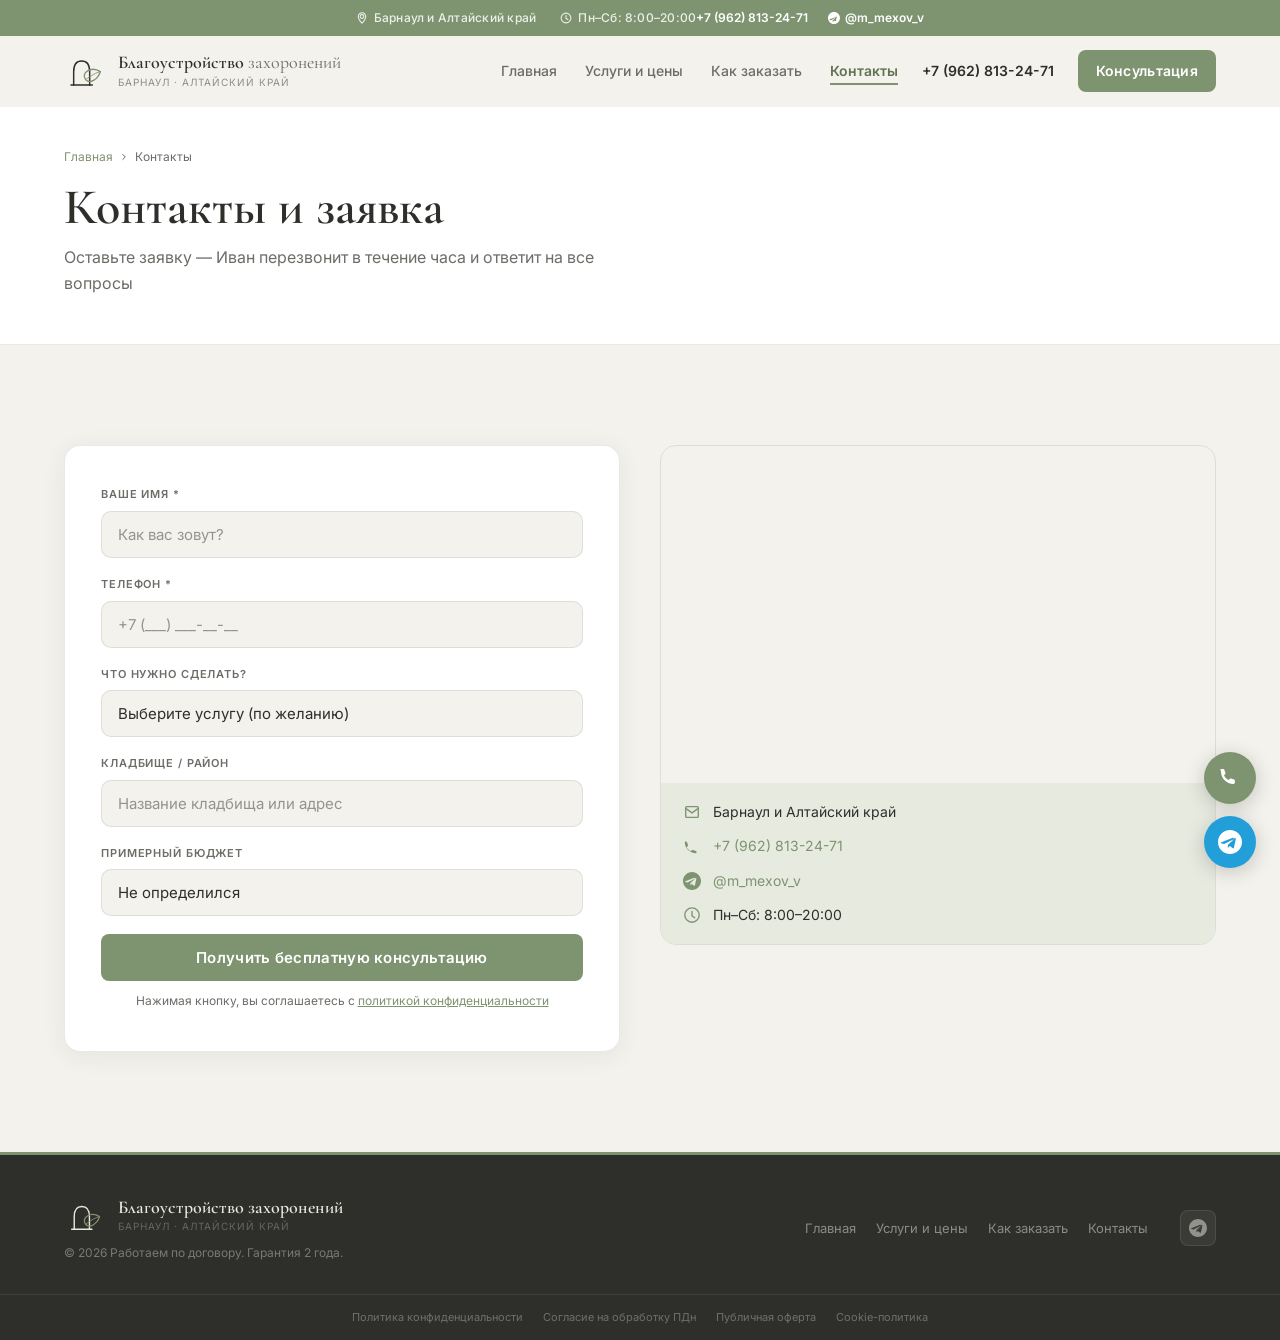
==== contacts.html @ 07797438 "Convert to multi-page site: Главная, Услуги, Как заказать, Контакты - index.html: оставлены Hero + П" ====
<!DOCTYPE html>
<html lang="ru">
<head>
  <meta charset="UTF-8">
  <meta name="viewport" content="width=device-width, initial-scale=1.0">
  <title>Контакты | Благоустройство захоронений — Барнаул</title>
  <meta name="description" content="Связаться с Иваном: +7 (962) 813-24-71, Telegram @m_mexov_v. Оставьте заявку — перезвоним в течение часа. Бесплатный выезд на осмотр по Барнаулу и Алтайскому краю.">
  <link rel="preconnect" href="https://fonts.googleapis.com">
  <link rel="preconnect" href="https://fonts.gstatic.com" crossorigin>
  <link href="https://fonts.googleapis.com/css2?family=Cormorant+Garamond:ital,wght@0,400;0,500;0,600;0,700;1,400;1,600&family=Inter:wght@400;500;600;700&display=swap" rel="stylesheet">
  <link rel="stylesheet" href="styles.css">
</head>
<body>

<!-- ===== TOPBAR ===== -->
<div class="topbar">
  <div class="container topbar__inner">
    <div class="topbar__meta">
      <span class="topbar__item">
        <svg viewBox="0 0 16 16" fill="none" width="12" height="12"><path d="M8 8.5a2.5 2.5 0 100-5 2.5 2.5 0 000 5z" stroke="currentColor" stroke-width="1.4"/><path d="M8 1C5.24 1 3 3.24 3 6c0 3.75 5 9 5 9s5-5.25 5-9c0-2.76-2.24-5-5-5z" stroke="currentColor" stroke-width="1.4"/></svg>
        Барнаул и Алтайский край
      </span>
      <span class="topbar__item">
        <svg viewBox="0 0 16 16" fill="none" width="12" height="12"><circle cx="8" cy="8" r="6.5" stroke="currentColor" stroke-width="1.4"/><path d="M8 4.5v4l2.5 1.5" stroke="currentColor" stroke-width="1.4" stroke-linecap="round"/></svg>
        Пн–Сб: 8:00–20:00
      </span>
    </div>
    <div class="topbar__contacts">
      <a href="tel:+79628132471" class="topbar__link">+7 (962) 813-24-71</a>
      <a href="https://t.me/m_mexov_v" class="topbar__link" target="_blank" rel="noopener">
        <svg viewBox="0 0 16 16" fill="currentColor" width="12" height="12"><path d="M8 0C3.58 0 0 3.58 0 8s3.58 8 8 8 8-3.58 8-8-3.58-8-8-8zm3.96 5.46l-1.35 6.35c-.1.44-.36.55-.72.34l-2-.47-1.47 1.41c-.1.1-.2.2-.41.2l.14-2.06 3.76-3.39c.16-.14-.03-.22-.25-.08L4.07 11.08l-1.97-.62c-.43-.13-.44-.43.09-.64l7.73-2.98c.36-.13.68.09.04.62z"/></svg>
        @m_mexov_v
      </a>
    </div>
  </div>
</div>

<!-- ===== HEADER ===== -->
<header class="header" id="header">
  <div class="container header__inner">
    <a href="index.html" class="logo">
      <div class="logo__mark">
        <svg viewBox="0 0 60 50" fill="none" width="40" height="34">
          <path d="M13 46L13 26Q13 10 25 10Q37 10 37 26L37 46" stroke="#2E2E2B" stroke-width="2.2" stroke-linecap="round" stroke-linejoin="round"/>
          <path d="M9 46L41 46" stroke="#2E2E2B" stroke-width="2.2" stroke-linecap="round"/>
          <path d="M31 38C23 28 39 17 53 26C49 38 37 45 31 38Z" stroke="#7E9470" stroke-width="2" stroke-linecap="round" stroke-linejoin="round"/>
          <path d="M31 38C39 32 47 27 53 26" stroke="#7E9470" stroke-width="1.4" stroke-linecap="round"/>
        </svg>
      </div>
      <div class="logo__texts">
        <span class="logo__text">Благоустройство<span class="logo__suffix"> захоронений</span></span>
        <span class="logo__sub">Барнаул · Алтайский край</span>
      </div>
    </a>
    <nav class="nav" id="nav">
      <a href="index.html">Главная</a>
      <a href="uslugi.html">Услуги и цены</a>
      <a href="kak-zakazat.html">Как заказать</a>
      <a href="contacts.html">Контакты</a>
    </nav>
    <a href="tel:+79628132471" class="header__phone">+7 (962) 813-24-71</a>
    <a href="contacts.html" class="btn btn--accent btn--sm"><span>Консультация</span></a>
    <button class="burger" id="burger" aria-label="Меню">
      <span></span><span></span><span></span>
    </button>
  </div>
</header>

<!-- ===== PAGE BANNER ===== -->
<div class="page-banner">
  <div class="container">
    <nav class="page-banner__breadcrumb" aria-label="Хлебные крошки">
      <a href="index.html">Главная</a>
      <svg viewBox="0 0 16 16" fill="none" width="10" height="10"><path d="M6 4l4 4-4 4" stroke="currentColor" stroke-width="1.6" stroke-linecap="round" stroke-linejoin="round"/></svg>
      <span>Контакты</span>
    </nav>
    <h1 class="page-banner__title">Контакты и заявка</h1>
    <p class="page-banner__sub">Оставьте заявку — Иван перезвонит в течение часа и ответит на все вопросы</p>
  </div>
</div>

<!-- ===== ФОРМА + КАРТА ===== -->
<section class="contact-section" id="contact">
  <div class="container">
    <div class="contact-row">
      <div class="form-wrap">
        <form id="leadForm" class="form" novalidate>
          <input type="text" name="_gotcha" style="display:none" tabindex="-1" autocomplete="off">
          <div class="form__group">
            <label class="form__label">Ваше имя *</label>
            <input class="form__input" type="text" name="name" placeholder="Как вас зовут?" required>
          </div>
          <div class="form__group">
            <label class="form__label">Телефон *</label>
            <input class="form__input" type="tel" name="phone" placeholder="+7 (___) ___-__-__" required>
          </div>
          <div class="form__group">
            <label class="form__label">Что нужно сделать?</label>
            <select class="form__input form__select" name="service">
              <option value="">Выберите услугу (по желанию)</option>
              <option>Укладка плитки</option>
              <option>Мраморная крошка / щебень</option>
              <option>Памятник под заказ</option>
              <option>Ограда, стол, лавочки</option>
              <option>Спил деревьев</option>
              <option>Комплексное благоустройство</option>
            </select>
          </div>
          <div class="form__group">
            <label class="form__label">Кладбище / район</label>
            <input class="form__input" type="text" name="address" placeholder="Название кладбища или адрес">
          </div>
          <div class="form__group">
            <label class="form__label">Примерный бюджет</label>
            <select class="form__input form__select" name="budget">
              <option value="">Не определился</option>
              <option>до 30 000 ₽</option>
              <option>30 000 – 70 000 ₽</option>
              <option>70 000 – 150 000 ₽</option>
              <option>от 150 000 ₽</option>
            </select>
          </div>
          <button type="submit" class="btn btn--accent btn--full">Получить бесплатную консультацию</button>
          <p class="form__agree">Нажимая кнопку, вы соглашаетесь с <a href="privacy-consent.html" target="_blank">политикой конфиденциальности</a></p>
        </form>
      </div>
      <div class="map-wrap">
        <iframe
          src="https://yandex.ru/map-widget/v1/?ll=83.7798,53.3479&z=12&pt=83.7798,53.3479,pm2rdm"
          width="100%" height="100%" style="border:0" allowfullscreen loading="lazy" title="Барнаул">
        </iframe>
        <div class="contact-cards">
          <div class="contact-card">
            <svg viewBox="0 0 20 20" fill="none" width="18" height="18"><path d="M3 5a1 1 0 011-1h12a1 1 0 011 1v10a1 1 0 01-1 1H4a1 1 0 01-1-1V5z" stroke="#7E9470" stroke-width="1.5"/><path d="M3 6l7 5 7-5" stroke="#7E9470" stroke-width="1.5"/></svg>
            <span>Барнаул и Алтайский край</span>
          </div>
          <div class="contact-card">
            <svg viewBox="0 0 20 20" fill="none" width="18" height="18"><path d="M2 5.5a.5.5 0 01.5-.5h.878c.486 0 .916.308 1.079.768l1.046 2.98a1.5 1.5 0 01-.342 1.574L4.07 11.43C5.2 13.42 6.58 14.8 8.57 15.93l1.108-1.09a1.5 1.5 0 011.574-.343l2.98 1.046c.46.162.768.593.768 1.079V17.5a.5.5 0 01-.5.5C7.596 18 2 12.404 2 5.5z" fill="#7E9470"/></svg>
            <a href="tel:+79628132471">+7 (962) 813-24-71</a>
          </div>
          <div class="contact-card">
            <svg viewBox="0 0 20 20" fill="#7E9470" width="18" height="18"><path d="M10 0C4.48 0 0 4.48 0 10s4.48 10 10 10 10-4.48 10-10S15.52 0 10 0zm4.95 6.82l-1.68 7.94c-.13.56-.45.7-.9.43l-2.5-1.84-1.2 1.16c-.13.13-.25.25-.51.25l.18-2.57 4.68-4.23c.2-.18-.04-.28-.31-.1L5.09 11.77l-2.47-.77c-.54-.17-.55-.54.11-.8l9.64-3.72c.45-.17.85.11.58.34z"/></svg>
            <a href="https://t.me/m_mexov_v" target="_blank" rel="noopener">@m_mexov_v</a>
          </div>
          <div class="contact-card">
            <svg viewBox="0 0 20 20" fill="none" width="18" height="18"><circle cx="10" cy="10" r="8" stroke="#7E9470" stroke-width="1.5"/><path d="M10 6v5l3 2" stroke="#7E9470" stroke-width="1.5" stroke-linecap="round"/></svg>
            <span>Пн–Сб: 8:00–20:00</span>
          </div>
        </div>
      </div>
    </div>
  </div>
</section>

<!-- ===== FOOTER ===== -->
<footer class="footer">
  <div class="container footer__inner">
    <div class="footer__left">
      <a href="index.html" class="logo">
        <div class="logo__mark">
          <svg viewBox="0 0 60 50" fill="none" width="38" height="32">
            <path d="M13 46L13 26Q13 10 25 10Q37 10 37 26L37 46" stroke="#E6EADF" stroke-width="2.2" stroke-linecap="round" stroke-linejoin="round"/>
            <path d="M9 46L41 46" stroke="#E6EADF" stroke-width="2.2" stroke-linecap="round"/>
            <path d="M31 38C23 28 39 17 53 26C49 38 37 45 31 38Z" stroke="#7E9470" stroke-width="2" stroke-linecap="round" stroke-linejoin="round"/>
            <path d="M31 38C39 32 47 27 53 26" stroke="#7E9470" stroke-width="1.4" stroke-linecap="round"/>
          </svg>
        </div>
        <div class="logo__texts">
          <span class="logo__text">Благоустройство захоронений</span>
          <span class="logo__sub">Барнаул · Алтайский край</span>
        </div>
      </a>
      <p class="footer__copy">© <span id="year"></span> Работаем по договору. Гарантия 2 года.</p>
    </div>
    <div class="footer__links">
      <a href="index.html">Главная</a>
      <a href="uslugi.html">Услуги и цены</a>
      <a href="kak-zakazat.html">Как заказать</a>
      <a href="contacts.html">Контакты</a>
    </div>
    <div class="footer__social">
      <a href="https://t.me/m_mexov_v" class="social-btn" title="Telegram" target="_blank" rel="noopener">
        <svg viewBox="0 0 24 24" fill="currentColor" width="18" height="18"><path d="M12 0C5.37 0 0 5.37 0 12s5.37 12 12 12 12-5.37 12-12S18.63 0 12 0zm5.94 8.19l-2.02 9.53c-.15.67-.54.83-1.08.52l-3-2.21-1.45 1.4c-.16.16-.3.3-.61.3l.22-3.08 5.62-5.08c.24-.22-.05-.34-.37-.12L6.11 14.12l-2.96-.93c-.64-.2-.65-.64.14-.95l11.57-4.46c.54-.2 1.01.13.84.95l.24-.54z"/></svg>
      </a>
    </div>
  </div>
  <div class="footer__legal">
    <div class="container">
      <a href="privacy-policy.html">Политика конфиденциальности</a>
      <a href="privacy-consent.html">Согласие на обработку ПДн</a>
      <a href="public-offer.html">Публичная оферта</a>
      <a href="cookie-policy.html">Cookie-политика</a>
    </div>
  </div>
</footer>

<a href="tel:+79628132471" class="fab fab--call" title="Позвонить">
  <svg viewBox="0 0 24 24" fill="white" width="24" height="24"><path d="M2 4.5A1.5 1.5 0 013.5 3h1.757c.487 0 .917.308 1.08.768l1.045 2.98a1.5 1.5 0 01-.341 1.574L6 9.43C7.13 11.42 8.57 12.87 10.43 14l1.108-1.09a1.5 1.5 0 011.574-.34l2.98 1.044c.46.162.768.593.768 1.08V16.5A1.5 1.5 0 0115.5 18C8.596 18 3 12.404 3 5.5V4.5z"/></svg>
</a>
<a href="https://t.me/m_mexov_v" class="fab fab--tg" title="Telegram" target="_blank" rel="noopener">
  <svg viewBox="0 0 24 24" fill="white" width="24" height="24"><path d="M12 0C5.37 0 0 5.37 0 12s5.37 12 12 12 12-5.37 12-12S18.63 0 12 0zm5.94 8.19l-2.02 9.53c-.15.67-.54.83-1.08.52l-3-2.21-1.45 1.4c-.16.16-.3.3-.61.3l.22-3.08 5.62-5.08c.24-.22-.05-.34-.37-.12L6.11 14.12l-2.96-.93c-.64-.2-.65-.64.14-.95l11.57-4.46c.54-.2 1.01.13.84.95l.24-.54z"/></svg>
</a>

<script src="script.js"></script>
</body>
</html>
---- styles.css ----
/* ===== RESET & BASE ===== */
*, *::before, *::after { box-sizing: border-box; margin: 0; padding: 0; }

:root {
  --bg:          #F4F2EC;
  --bg2:         #E6EADF;
  --surface:     #ffffff;
  --surface2:    #D9D2C5;
  --accent:      #7E9470;
  --accent-dark: #5F7453;
  --accent-soft: rgba(126,148,112,.1);
  --accent-mid:  rgba(126,148,112,.22);
  --text:        #2E2E2B;
  --muted:       #6d6c67;
  --border:      rgba(95,116,83,.22);
  --border-dim:  rgba(46,46,43,.1);
  --radius:      16px;
  --radius-sm:   10px;
  --shadow:      0 4px 24px rgba(46,46,43,.07);
  --shadow-lg:   0 12px 48px rgba(46,46,43,.12);
  --transition:  .25s ease;
}

html { scroll-behavior: smooth; }
body {
  font-family: 'Inter', sans-serif;
  background: var(--bg);
  color: var(--text);
  font-size: 16px;
  line-height: 1.6;
  -webkit-font-smoothing: antialiased;
}
h1, h2, h3 { font-family: 'Cormorant Garamond', serif; color: var(--text); }
a { text-decoration: none; color: inherit; }
img { max-width: 100%; display: block; }

.container {
  max-width: 1200px;
  margin: 0 auto;
  padding: 0 24px;
}

/* ===== KEYFRAMES ===== */
@keyframes heroIn {
  from { transform: scale(1.07); }
  to   { transform: scale(1); }
}
@keyframes fadeInUp {
  from { opacity: 0; transform: translateY(28px); }
  to   { opacity: 1; transform: none; }
}
@keyframes fadeInRight {
  from { opacity: 0; transform: translateX(36px); }
  to   { opacity: 1; transform: none; }
}
@keyframes scrollBounce {
  0%, 100% { transform: translateY(0); }
  50%       { transform: translateY(7px); }
}
@keyframes ticker {
  from { transform: translateX(0); }
  to   { transform: translateX(-50%); }
}
@keyframes pulse {
  0%, 100% { box-shadow: 0 0 0 0 rgba(126,148,112,.45); }
  60%       { box-shadow: 0 0 0 12px rgba(126,148,112,0); }
}
@keyframes badgeFloat {
  0%, 100% { transform: translateY(0); }
  50%       { transform: translateY(-6px); }
}

/* ===== BUTTONS ===== */
.btn {
  display: inline-flex;
  align-items: center;
  justify-content: center;
  gap: 8px;
  padding: 14px 28px;
  border-radius: 8px;
  font-size: 15px;
  font-weight: 600;
  font-family: 'Inter', sans-serif;
  cursor: pointer;
  border: none;
  transition: background var(--transition), box-shadow var(--transition), transform var(--transition);
  white-space: nowrap;
  letter-spacing: .02em;
}
.btn--accent { background: var(--accent); color: #fff; }
.btn--accent:hover { background: var(--accent-dark); box-shadow: 0 6px 28px rgba(95,116,83,.35); transform: translateY(-2px); }
.btn--ghost { background: transparent; color: var(--accent); border: 1.5px solid var(--accent); }
.btn--ghost:hover { background: var(--accent-soft); transform: translateY(-1px); }
.btn--sm { padding: 10px 18px; font-size: 14px; }
.btn--full { width: 100%; }
.btn--pulse { animation: pulse 2.8s ease-in-out infinite; }

/* ===== TOPBAR ===== */
.topbar {
  background: var(--accent);
  height: 36px;
  display: flex;
  align-items: center;
}
.topbar__inner { display: flex; align-items: center; justify-content: space-between; height: 100%; }
.topbar__meta { display: flex; align-items: center; gap: 24px; }
.topbar__item { display: flex; align-items: center; gap: 6px; font-size: 12px; color: rgba(255,255,255,.85); font-weight: 500; letter-spacing: .02em; }
.topbar__contacts { display: flex; align-items: center; gap: 20px; }
.topbar__link { display: flex; align-items: center; gap: 5px; font-size: 12px; font-weight: 600; color: #fff; transition: opacity var(--transition); }
.topbar__link:hover { opacity: .8; }

/* ===== HEADER ===== */
.header {
  position: sticky;
  top: 0;
  z-index: 100;
  background: rgba(244,242,236,.97);
  backdrop-filter: blur(16px);
  border-bottom: 1px solid transparent;
  transition: border-color var(--transition), box-shadow var(--transition);
}
.header.scrolled { border-color: var(--border-dim); box-shadow: 0 2px 20px rgba(46,46,43,.08); }
.header__inner { display: flex; align-items: center; gap: 24px; height: 70px; min-width: 0; }

/* ===== LOGO ===== */
.logo { display: flex; align-items: center; gap: 12px; flex-shrink: 0; }
.logo__mark { width: 42px; height: 42px; display: flex; align-items: center; justify-content: center; flex-shrink: 0; }
.logo__texts { display: flex; flex-direction: column; gap: 1px; }
.logo__text { font-family: 'Cormorant Garamond', serif; font-size: 18px; font-weight: 600; color: var(--text); line-height: 1.15; }
.logo__suffix { color: var(--muted); font-weight: 400; }
.logo__sub { font-family: 'Inter', sans-serif; font-size: 10px; letter-spacing: .1em; text-transform: uppercase; color: var(--muted); opacity: .75; }

/* ===== NAV ===== */
.nav { display: flex; align-items: center; gap: 28px; margin-left: auto; }
.nav a { font-size: 14px; font-weight: 500; color: var(--muted); white-space: nowrap; transition: color var(--transition); position: relative; }
.nav a::after { content: ''; position: absolute; bottom: -3px; left: 0; right: 0; height: 2px; background: var(--accent); transform: scaleX(0); transition: transform var(--transition); }
.nav a:hover { color: var(--accent); }
.nav a:hover::after { transform: scaleX(1); }
.header__phone { font-size: 14px; font-weight: 600; color: var(--text); white-space: nowrap; transition: color var(--transition); }
.header__phone:hover { color: var(--accent); }

/* ===== BURGER ===== */
.burger { display: none; flex-direction: column; justify-content: center; gap: 5px; width: 36px; height: 36px; background: none; border: none; cursor: pointer; padding: 6px; flex-shrink: 0; }
.burger span { display: block; height: 2px; background: var(--text); border-radius: 2px; transition: var(--transition); }
.burger.is-open span:nth-child(1) { transform: translateY(7px) rotate(45deg); }
.burger.is-open span:nth-child(2) { opacity: 0; }
.burger.is-open span:nth-child(3) { transform: translateY(-7px) rotate(-45deg); }

/* ===== SECTION HEAD ===== */
.section-head { text-align: center; margin-bottom: 56px; }
.section-label { display: inline-flex; align-items: center; gap: 12px; font-family: 'Inter', sans-serif; font-size: 11px; font-weight: 600; letter-spacing: .16em; text-transform: uppercase; color: var(--accent); margin-bottom: 16px; }
.section-label::before, .section-label::after { content: ''; display: block; width: 40px; height: 1px; background: var(--accent); opacity: .45; }
.section-title { font-family: 'Cormorant Garamond', serif; font-size: clamp(32px, 4.5vw, 52px); font-weight: 600; color: var(--text); line-height: 1.1; }
.section-sub { margin-top: 14px; font-size: 16px; color: var(--muted); max-width: 540px; margin-left: auto; margin-right: auto; }

/* ===== HERO ===== */
.hero {
  padding: 80px 0 100px;
  position: relative;
  overflow: hidden;
  background: var(--bg);
}
.hero__bg-grad {
  position: absolute;
  inset: 0;
  background:
    radial-gradient(ellipse 60% 80% at 15% 40%, rgba(126,148,112,.09) 0%, transparent 65%),
    radial-gradient(ellipse 40% 50% at 90% 80%, rgba(95,116,83,.06) 0%, transparent 60%);
  pointer-events: none;
}
.hero__inner {
  display: grid;
  grid-template-columns: 1fr 460px;
  gap: 64px;
  align-items: center;
  position: relative;
  z-index: 1;
}
.hero__badge {
  display: inline-flex;
  align-items: center;
  gap: 8px;
  font-family: 'Inter', sans-serif;
  font-size: 11px;
  font-weight: 600;
  letter-spacing: .12em;
  text-transform: uppercase;
  color: var(--accent);
  margin-bottom: 22px;
  animation: fadeInUp .6s ease .2s both;
}
.hero__badge::before { content: ''; display: block; width: 7px; height: 7px; border-radius: 50%; background: var(--accent); }
.hero__title {
  font-family: 'Cormorant Garamond', serif;
  font-size: clamp(40px, 5.5vw, 68px);
  font-weight: 600;
  line-height: 1.05;
  color: var(--text);
  margin-bottom: 22px;
  animation: fadeInUp .8s cubic-bezier(0.16,1,0.3,1) .35s both;
}
.hero__title em { font-style: italic; color: var(--accent); }
.hero__sub { font-size: 16px; color: var(--muted); line-height: 1.75; margin-bottom: 36px; max-width: 480px; animation: fadeInUp .8s ease .55s both; }
.hero__cta { display: flex; gap: 14px; flex-wrap: wrap; margin-bottom: 48px; animation: fadeInUp .8s ease .75s both; }
.hero__stats { display: flex; gap: 40px; padding-top: 28px; border-top: 1px solid var(--border-dim); animation: fadeInUp .8s ease .95s both; }
.hero__stat { display: flex; flex-direction: column; }
.hero__num-row { display: flex; align-items: baseline; gap: 3px; }
.hero__num { font-family: 'Cormorant Garamond', serif; font-size: 46px; font-weight: 700; color: var(--accent); line-height: 1; }
.hero__unit { font-size: 18px; color: var(--accent); font-weight: 600; }
.hero__label { font-size: 12px; color: var(--muted); margin-top: 3px; }

/* Hero visual — правая колонка с фото */
.hero__visual {
  position: relative;
  height: 560px;
  animation: fadeInRight .9s cubic-bezier(0.16,1,0.3,1) .5s both;
}
.hero__img-frame {
  position: absolute;
  inset: 0;
  border-radius: 28px;
  overflow: hidden;
}
.hero__img-frame img {
  width: 100%;
  height: 100%;
  object-fit: cover;
  display: block;
  animation: heroIn 1.6s cubic-bezier(0.16,1,0.3,1) forwards;
  /* Растушёванные края */
  -webkit-mask-image: radial-gradient(ellipse 92% 90% at 52% 50%, black 48%, rgba(0,0,0,.55) 68%, transparent 100%);
  mask-image: radial-gradient(ellipse 92% 90% at 52% 50%, black 48%, rgba(0,0,0,.55) 68%, transparent 100%);
}

/* Карточка-бейдж поверх фото */
.hero__trust-badge {
  position: absolute;
  bottom: 24px;
  left: -20px;
  width: 250px;
  background: var(--surface);
  border-radius: 16px;
  border: 1px solid var(--border);
  box-shadow: 0 16px 48px rgba(46,46,43,.15);
  padding: 18px 20px 20px;
  z-index: 2;
  animation: fadeInUp .8s ease .9s both,
             badgeFloat 5s ease-in-out 2s infinite;
}
.hero__trust-top { display: flex; align-items: center; gap: 12px; margin-bottom: 14px; }
.hero__trust-icon {
  width: 44px; height: 44px;
  background: var(--bg2);
  border-radius: 12px;
  border: 1px solid var(--border);
  display: flex; align-items: center; justify-content: center;
  flex-shrink: 0;
}
.hero__trust-name { font-family: 'Cormorant Garamond', serif; font-size: 20px; font-weight: 600; color: var(--text); line-height: 1.1; }
.hero__trust-sub { font-size: 11px; color: var(--muted); margin-top: 2px; }
.hero__trust-items { display: flex; flex-direction: column; gap: 8px; }
.hero__trust-item { display: flex; align-items: center; gap: 8px; font-size: 12px; color: var(--text); }

/* ===== SCROLL HINT ===== */
.hero__scroll-hint {
  position: absolute;
  bottom: 28px;
  left: calc(50% - 230px);
  z-index: 2;
  display: flex;
  flex-direction: column;
  align-items: center;
  gap: 4px;
  color: var(--muted);
  font-size: 10px;
  font-weight: 600;
  letter-spacing: .14em;
  text-transform: uppercase;
  transition: color var(--transition);
  animation: fadeInUp .6s ease 1.2s both;
}
.hero__scroll-hint:hover { color: var(--accent); }
.hero__scroll-hint svg { animation: scrollBounce 2s ease-in-out 1.4s infinite; }

/* ===== TICKER ===== */
.ticker-strip { background: var(--accent-dark); overflow: hidden; height: 44px; display: flex; align-items: center; }
.ticker__track { display: flex; align-items: center; gap: 48px; animation: ticker 38s linear infinite; white-space: nowrap; will-change: transform; }
.ticker-strip:hover .ticker__track { animation-play-state: paused; }
.ticker__track span { font-size: 12px; font-weight: 600; color: rgba(255,255,255,.9); letter-spacing: .06em; text-transform: uppercase; flex-shrink: 0; }
.ticker__sep { color: rgba(255,255,255,.4) !important; font-size: 10px !important; }

/* ===== ADVANTAGES ===== */
.advantages { padding: 100px 0; background: var(--surface); }
.advantages__grid { display: grid; grid-template-columns: repeat(3, 1fr); gap: 20px; }
.adv {
  background: var(--bg);
  border-radius: var(--radius);
  padding: 32px 26px;
  border: 1px solid var(--border-dim);
  transition: border-color var(--transition), box-shadow var(--transition), transform var(--transition);
  position: relative;
  overflow: hidden;
  cursor: default;
}
.adv::after { content: ''; position: absolute; top: 0; left: 0; right: 0; height: 3px; background: linear-gradient(90deg, var(--accent), var(--accent-dark)); transform: scaleX(0); transform-origin: left; transition: transform .35s ease; }
.adv:hover { border-color: var(--border); box-shadow: var(--shadow); transform: translateY(-4px); }
.adv:hover::after { transform: scaleX(1); }
.adv__icon { width: 52px; height: 52px; background: var(--bg2); border-radius: 14px; display: flex; align-items: center; justify-content: center; margin-bottom: 18px; transition: background var(--transition); }
.adv:hover .adv__icon { background: var(--accent-soft); }
.adv__title { font-family: 'Cormorant Garamond', serif; font-size: 20px; font-weight: 600; color: var(--text); margin-bottom: 10px; }
.adv__text { font-size: 14px; color: var(--muted); line-height: 1.65; }

/* ===== WORKS ===== */
.works { padding: 100px 0; background: var(--bg2); }
.works__grid { display: grid; grid-template-columns: repeat(3, 1fr); gap: 20px; margin-bottom: 48px; }
.work-card {
  background: var(--surface);
  border-radius: var(--radius);
  overflow: hidden;
  border: 1px solid var(--border-dim);
  transition: border-color var(--transition), transform var(--transition), box-shadow var(--transition);
}
.work-card:hover { border-color: var(--border); transform: translateY(-5px); box-shadow: var(--shadow-lg); }
.work-card__img { background: var(--surface2); height: 230px; position: relative; overflow: hidden; }
.work-card__img img { width: 100%; height: 100%; object-fit: cover; display: block; transition: transform .5s cubic-bezier(0.25, 0.46, 0.45, 0.94); }
.work-card:hover .work-card__img img { transform: scale(1.07); }
.work-card__img::after { content: ''; position: absolute; inset: 0; background: linear-gradient(to top, rgba(46,46,43,.72) 0%, transparent 55%); opacity: 0; transition: opacity .4s ease; z-index: 1; }
.work-card:hover .work-card__img::after { opacity: 1; }
.work-card__tag { position: absolute; top: 12px; right: 12px; font-size: 11px; font-weight: 600; color: var(--accent); background: rgba(244,242,236,.95); border: 1px solid var(--border); padding: 4px 10px; border-radius: 4px; backdrop-filter: blur(4px); z-index: 2; }
.work-card__overlay { position: absolute; bottom: 0; left: 0; right: 0; padding: 16px 20px; z-index: 2; color: #fff; font-family: 'Cormorant Garamond', serif; font-size: 18px; font-weight: 600; transform: translateY(8px); opacity: 0; transition: transform .4s ease, opacity .4s ease; }
.work-card:hover .work-card__overlay { transform: none; opacity: 1; }
.work-card__body { padding: 22px 24px; }
.work-card__title { font-family: 'Cormorant Garamond', serif; font-size: 19px; font-weight: 600; color: var(--text); margin-bottom: 8px; }
.work-card__text { font-size: 13px; color: var(--muted); line-height: 1.6; }
.works__cta { text-align: center; display: flex; flex-direction: column; align-items: center; gap: 16px; }
.works__cta p { color: var(--muted); font-size: 16px; }

/* ===== SERVICES ===== */
.services { padding: 100px 0; background: var(--surface); }
.services__grid { display: grid; grid-template-columns: repeat(3, 1fr); gap: 20px; }
.srv {
  background: var(--bg);
  border-radius: var(--radius);
  padding: 32px 26px;
  border: 1px solid var(--border-dim);
  display: flex;
  flex-direction: column;
  transition: border-color var(--transition), box-shadow var(--transition), transform var(--transition);
}
.srv:hover { border-color: var(--accent); box-shadow: var(--shadow-lg); transform: translateY(-4px); }
.srv__icon { width: 52px; height: 52px; background: var(--bg2); border-radius: 14px; border: 1px solid var(--border); display: flex; align-items: center; justify-content: center; margin-bottom: 18px; color: var(--accent); transition: background var(--transition), border-color var(--transition); }
.srv__icon svg { width: 24px; height: 24px; }
.srv:hover .srv__icon { background: var(--accent-soft); border-color: var(--accent); }
.srv__title { font-family: 'Cormorant Garamond', serif; font-size: 21px; font-weight: 600; color: var(--text); margin-bottom: 10px; }
.srv__text { font-size: 14px; color: var(--muted); line-height: 1.65; flex: 1; }
.srv__price { margin-top: 22px; font-family: 'Cormorant Garamond', serif; font-size: 24px; font-weight: 700; color: var(--accent); line-height: 1.1; }
.srv__note { font-size: 12px; color: var(--muted); margin-top: 4px; }

/* ===== PRICE (редизайн) ===== */
.price { padding: 100px 0; background: var(--bg2); }

.price2__block {
  background: var(--surface);
  border-radius: var(--radius);
  overflow: hidden;
  border: 1px solid var(--border-dim);
  box-shadow: var(--shadow);
  margin-bottom: 28px;
}
.price2__block-head {
  display: flex;
  align-items: center;
  gap: 14px;
  padding: 22px 28px;
  background: var(--bg);
  border-bottom: 2px solid var(--accent);
  font-family: 'Cormorant Garamond', serif;
  font-size: clamp(20px, 2.8vw, 30px);
  font-weight: 700;
  text-transform: uppercase;
  letter-spacing: .05em;
  color: var(--text);
}
.price2__table-wrap { overflow-x: auto; }
.price2__table { width: 100%; border-collapse: collapse; min-width: 400px; }
.price2__table thead tr { background: var(--accent-dark); }
.price2__table thead th { padding: 13px 22px; color: #fff; font-family: 'Inter', sans-serif; font-size: 12px; font-weight: 600; letter-spacing: .1em; text-transform: uppercase; text-align: left; }
.price2__table thead th:last-child,
.price2__table--3col thead th:not(:first-child) { text-align: right; }
.price2__table tbody td { padding: 14px 22px; border-bottom: 1px solid var(--border-dim); font-size: 14px; color: var(--text); vertical-align: middle; }
.price2__table tbody td:last-child,
.price2__table--3col tbody td:not(:first-child) { text-align: right; font-weight: 600; white-space: nowrap; color: var(--accent-dark); }
.price2__table tbody tr:last-child td { border-bottom: none; }
.price2__table tbody tr:hover { background: rgba(126,148,112,.04); }
.price2__table tbody tr:nth-child(odd) td { background: rgba(244,242,236,.7); }
.price2__table tbody tr:hover td { background: var(--bg2) !important; }
.price2__row--free td:last-child { color: var(--accent) !important; font-weight: 700; }
.price2__num {
  display: inline-flex;
  align-items: center;
  justify-content: center;
  width: 24px; height: 24px;
  background: var(--accent-soft);
  color: var(--accent-dark);
  border-radius: 50%;
  font-size: 11px;
  font-weight: 700;
  font-family: 'Inter', sans-serif;
  flex-shrink: 0;
  margin-right: 12px;
  border: 1px solid var(--accent-mid);
}
.price2__num--green { background: var(--accent); color: #fff; border-color: transparent; }

/* Нижний блок прайса */
.price2__footer { margin-top: 4px; }
.price2__note {
  display: flex;
  align-items: flex-start;
  gap: 14px;
  padding: 18px 24px;
  background: var(--surface);
  border: 1px solid var(--border);
  border-radius: var(--radius-sm);
  margin-bottom: 20px;
  font-size: 13px;
  color: var(--muted);
  line-height: 1.65;
}
.price2__note-icon { flex-shrink: 0; color: var(--accent); margin-top: 2px; }
.price2__bottom {
  display: grid;
  grid-template-columns: 1fr 200px 280px;
  gap: 24px;
  background: var(--surface);
  border: 1px solid var(--border-dim);
  border-radius: var(--radius);
  padding: 28px 32px;
}
.price2__includes strong { display: block; font-size: 11px; font-weight: 700; color: var(--accent-dark); text-transform: uppercase; letter-spacing: .1em; margin-bottom: 14px; }
.price2__includes ul { list-style: none; display: flex; flex-direction: column; gap: 9px; }
.price2__includes li { font-size: 14px; color: var(--text); display: flex; align-items: center; gap: 9px; }
.price2__includes li::before { content: ''; width: 5px; height: 5px; border-radius: 50%; background: var(--accent); flex-shrink: 0; }
.price2__contact { display: flex; flex-direction: column; gap: 10px; }
.price2__contact-name { font-family: 'Cormorant Garamond', serif; font-size: 22px; font-weight: 600; color: var(--text); padding-bottom: 6px; border-bottom: 1px solid var(--border-dim); }
.price2__contact-item { display: flex; align-items: center; gap: 8px; font-size: 13px; color: var(--muted); }
a.price2__contact-item { color: var(--accent); }
a.price2__contact-item:hover { text-decoration: underline; }
.price2__cta-col { display: flex; flex-direction: column; gap: 10px; justify-content: center; }
.price2__cta-note { font-size: 12px; color: var(--muted); text-align: center; }

/* ===== PROCESS ===== */
.process { padding: 100px 0; background: var(--bg); }
.process__steps { display: flex; flex-direction: column; max-width: 680px; margin: 0 auto; }
.step { display: flex; gap: 28px; align-items: flex-start; position: relative; padding-bottom: 40px; }
.step:last-child { padding-bottom: 0; }
.step::before { content: ''; position: absolute; left: 23px; top: 52px; bottom: 0; width: 1px; background: linear-gradient(to bottom, var(--accent-mid), transparent); }
.step:last-child::before { display: none; }
.step__num { width: 48px; height: 48px; background: var(--surface); color: var(--accent); border: 2px solid var(--accent); border-radius: 50%; display: flex; align-items: center; justify-content: center; font-size: 13px; font-weight: 700; font-family: 'Inter', sans-serif; flex-shrink: 0; z-index: 1; transition: background var(--transition), color var(--transition); }
.step:hover .step__num { background: var(--accent); color: #fff; }
.step__body { padding-top: 8px; }
.step__title { font-family: 'Cormorant Garamond', serif; font-size: 21px; font-weight: 600; color: var(--text); margin-bottom: 7px; }
.step__text { font-size: 14px; color: var(--muted); line-height: 1.65; }

/* ===== FAQ ===== */
.faq { padding: 100px 0; background: var(--surface); position: relative; overflow: hidden; }
.faq__deco {
  position: absolute;
  right: 0; top: 0; bottom: 0;
  width: 42%;
  pointer-events: none;
  z-index: 0;
}
.faq__deco img {
  width: 100%;
  height: 100%;
  object-fit: cover;
  opacity: .09;
  -webkit-mask-image: linear-gradient(to right, transparent 0%, rgba(0,0,0,.6) 35%, black 100%);
  mask-image: linear-gradient(to right, transparent 0%, rgba(0,0,0,.6) 35%, black 100%);
}
.faq > .container { position: relative; z-index: 1; }
.faq__list { max-width: 760px; margin: 0 auto; display: flex; flex-direction: column; gap: 8px; }
.faq__item { background: var(--bg); border-radius: var(--radius-sm); border: 1px solid var(--border-dim); overflow: hidden; transition: border-color var(--transition), box-shadow var(--transition); }
.faq__item[open] { border-color: var(--accent); box-shadow: 0 4px 20px rgba(126,148,112,.12); }
.faq__q { padding: 20px 24px; font-family: 'Cormorant Garamond', serif; font-size: 19px; font-weight: 600; color: var(--text); cursor: pointer; list-style: none; display: flex; justify-content: space-between; align-items: center; gap: 16px; user-select: none; transition: color var(--transition); }
.faq__item[open] .faq__q { color: var(--accent-dark); }
.faq__q::after { content: ''; width: 22px; height: 22px; border: 1.5px solid var(--accent); border-radius: 50%; background-image: url("data:image/svg+xml,%3Csvg viewBox='0 0 22 22' fill='none' xmlns='http://www.w3.org/2000/svg'%3E%3Cpath d='M7 11h8M11 7v8' stroke='%237E9470' stroke-width='1.6' stroke-linecap='round'/%3E%3C/svg%3E"); background-size: 20px; background-position: center; background-repeat: no-repeat; flex-shrink: 0; transition: transform var(--transition), background-color var(--transition); }
.faq__item[open] .faq__q::after { transform: rotate(45deg); background-color: var(--accent-soft); }
.faq__q::-webkit-details-marker { display: none; }
.faq__a { padding: 0 24px 20px; font-size: 15px; color: var(--muted); line-height: 1.72; }

/* ===== CONTACT ===== */
.contact-section { padding: 100px 0; background: var(--bg); }
.contact-row { display: grid; grid-template-columns: 1fr 1fr; gap: 40px; align-items: start; }
.form-wrap { background: var(--surface); border-radius: var(--radius); padding: 40px 36px; border: 1px solid var(--border-dim); box-shadow: var(--shadow); }
.form__group { margin-bottom: 18px; }
.form__label { display: block; font-size: 11px; font-weight: 600; color: var(--muted); margin-bottom: 7px; letter-spacing: .08em; text-transform: uppercase; }
.form__input { width: 100%; padding: 13px 16px; border: 1.5px solid var(--border-dim); border-radius: var(--radius-sm); background: var(--bg); font-size: 15px; font-family: 'Inter', sans-serif; color: var(--text); transition: border-color var(--transition), background var(--transition), box-shadow var(--transition); }
.form__input:focus { outline: none; border-color: var(--accent); background: var(--surface); box-shadow: 0 0 0 3px rgba(126,148,112,.12); }
.form__input::placeholder { color: var(--muted); opacity: .7; }
.form__select { cursor: pointer; appearance: none; }
.form__agree { font-size: 12px; color: var(--muted); text-align: center; margin-top: 10px; }
.form__agree a { color: var(--accent); text-decoration: underline; }
.map-wrap { border-radius: var(--radius); overflow: hidden; min-height: 500px; display: flex; flex-direction: column; border: 1px solid var(--border-dim); }
.map-wrap iframe { flex: 1; min-height: 300px; }
.contact-cards { background: var(--bg2); padding: 18px 22px; display: flex; flex-direction: column; gap: 12px; }
.contact-card { display: flex; align-items: center; gap: 12px; font-size: 14px; color: var(--text); }
.contact-card svg { flex-shrink: 0; }
.contact-card a { color: var(--accent); }
.contact-card a:hover { text-decoration: underline; }

/* ===== FOOTER ===== */
.footer { background: var(--text); padding: 40px 0 0; border-top: 3px solid var(--accent); }
.footer__inner { display: flex; align-items: center; gap: 32px; flex-wrap: wrap; padding-bottom: 32px; }
.footer .logo__text { color: #E6EADF; }
.footer .logo__suffix { color: rgba(230,234,223,.5); }
.footer .logo__sub { color: rgba(230,234,223,.4); }
.footer__copy { font-size: 12px; color: rgba(230,234,223,.4); margin-top: 6px; }
.footer__links { display: flex; gap: 20px; margin-left: auto; }
.footer__links a { font-size: 13px; color: rgba(230,234,223,.5); transition: color var(--transition); }
.footer__links a:hover { color: var(--accent); }
.footer__social { display: flex; gap: 10px; }
.social-btn { width: 36px; height: 36px; background: rgba(255,255,255,.06); border: 1px solid rgba(255,255,255,.1); border-radius: 8px; display: flex; align-items: center; justify-content: center; color: rgba(230,234,223,.5); transition: var(--transition); }
.social-btn:hover { border-color: var(--accent); color: var(--accent); }
.footer__legal {
  border-top: 1px solid rgba(255,255,255,.08);
  padding: 14px 0;
}
.footer__legal .container { display: flex; gap: 20px; flex-wrap: wrap; justify-content: center; }
.footer__legal a { font-size: 11px; color: rgba(230,234,223,.35); transition: color var(--transition); }
.footer__legal a:hover { color: rgba(230,234,223,.7); }

/* ===== FAB ===== */
.fab { position: fixed; right: 24px; width: 52px; height: 52px; border-radius: 50%; display: flex; align-items: center; justify-content: center; box-shadow: 0 4px 20px rgba(0,0,0,.2); z-index: 90; transition: transform var(--transition), box-shadow var(--transition); }
.fab:hover { transform: scale(1.12); box-shadow: 0 8px 32px rgba(0,0,0,.25); }
.fab--call { bottom: 96px; background: var(--accent); }
.fab--tg   { bottom: 32px; background: #229ED9; }

/* ===== REVEAL ===== */
.reveal { opacity: 0; transform: translateY(22px); transition: opacity .6s ease, transform .6s cubic-bezier(0.16,1,0.3,1); }
.reveal.is-visible { opacity: 1; transform: none; }

/* ===== LEGAL PAGES ===== */
.legal-main { padding: 60px 0 100px; background: var(--bg); min-height: 60vh; }
.legal-back { margin-bottom: 32px; }
.legal-back a { display: inline-flex; align-items: center; gap: 8px; font-size: 14px; color: var(--accent); font-weight: 500; transition: gap var(--transition); }
.legal-back a:hover { gap: 12px; }
.legal-content { background: var(--surface); border-radius: var(--radius); padding: 52px 56px; border: 1px solid var(--border-dim); box-shadow: var(--shadow); max-width: 860px; }
.legal-content h1 { font-family: 'Cormorant Garamond', serif; font-size: clamp(28px, 4vw, 44px); font-weight: 700; color: var(--text); margin-bottom: 8px; line-height: 1.1; }
.legal-content .legal-meta { font-size: 13px; color: var(--muted); margin-bottom: 36px; padding-bottom: 20px; border-bottom: 1px solid var(--border-dim); }
.legal-content h2 { font-family: 'Cormorant Garamond', serif; font-size: 22px; font-weight: 600; color: var(--text); margin: 32px 0 12px; }
.legal-content h3 { font-family: 'Inter', sans-serif; font-size: 15px; font-weight: 700; color: var(--text); margin: 20px 0 8px; }
.legal-content p { font-size: 14px; color: var(--muted); line-height: 1.8; margin-bottom: 12px; }
.legal-content ul, .legal-content ol { padding-left: 20px; margin-bottom: 14px; }
.legal-content li { font-size: 14px; color: var(--muted); line-height: 1.7; margin-bottom: 6px; }
.legal-content strong { color: var(--text); }
.legal-content a { color: var(--accent); text-decoration: underline; }

/* ===== ACTIVE NAV LINK ===== */
.nav a.active { color: var(--accent-dark); font-weight: 600; }
.nav a.active::after { transform: scaleX(1); }

/* ===== PAGE BANNER ===== */
.page-banner {
  background: var(--surface);
  padding: 40px 0 48px;
  border-bottom: 1px solid var(--border-dim);
}
.page-banner__breadcrumb {
  display: flex;
  align-items: center;
  gap: 6px;
  font-size: 12px;
  color: var(--muted);
  margin-bottom: 14px;
}
.page-banner__breadcrumb a { color: var(--accent); transition: opacity var(--transition); }
.page-banner__breadcrumb a:hover { opacity: .75; }
.page-banner__breadcrumb span { color: var(--muted); }
.page-banner__title {
  font-family: 'Cormorant Garamond', serif;
  font-size: clamp(30px, 4vw, 50px);
  font-weight: 600;
  color: var(--text);
  line-height: 1.1;
  margin-bottom: 10px;
}
.page-banner__sub { font-size: 16px; color: var(--muted); max-width: 560px; }

/* ===== PAGE-NAV STRIP (главная: 3 карточки-навигатора) ===== */
.page-nav-strip { padding: 80px 0 100px; background: var(--bg2); }
.pns__grid { display: grid; grid-template-columns: repeat(3, 1fr); gap: 20px; }
.pns__card {
  background: var(--surface);
  border-radius: var(--radius);
  padding: 34px 30px 30px;
  border: 1px solid var(--border-dim);
  display: flex;
  flex-direction: column;
  gap: 12px;
  text-decoration: none;
  color: inherit;
  transition: border-color var(--transition), box-shadow var(--transition), transform var(--transition);
  cursor: pointer;
  position: relative;
  overflow: hidden;
}
.pns__card::before { content: ''; position: absolute; top: 0; left: 0; right: 0; height: 3px; background: linear-gradient(90deg, var(--accent), var(--accent-dark)); transform: scaleX(0); transform-origin: left; transition: transform .35s ease; }
.pns__card:hover { border-color: var(--accent); box-shadow: var(--shadow-lg); transform: translateY(-5px); }
.pns__card:hover::before { transform: scaleX(1); }
.pns__icon {
  width: 52px; height: 52px;
  background: var(--bg2);
  border-radius: 14px;
  border: 1px solid var(--border);
  display: flex; align-items: center; justify-content: center;
  flex-shrink: 0;
  transition: background var(--transition), border-color var(--transition);
}
.pns__card:hover .pns__icon { background: var(--accent-soft); border-color: var(--accent); }
.pns__card--accent .pns__icon { background: var(--accent-soft); border-color: var(--accent); }
.pns__icon--accent { background: var(--accent-soft); border-color: var(--accent); color: var(--accent); }
.pns__title { font-family: 'Cormorant Garamond', serif; font-size: 24px; font-weight: 600; color: var(--text); line-height: 1.2; }
.pns__desc { font-size: 14px; color: var(--muted); line-height: 1.65; flex: 1; }
.pns__arrow {
  display: inline-flex;
  align-items: center;
  gap: 6px;
  font-size: 13px;
  font-weight: 600;
  color: var(--accent);
  margin-top: 6px;
  transition: gap var(--transition);
}
.pns__card:hover .pns__arrow { gap: 10px; }
.pns__card--accent .pns__arrow { color: var(--accent-dark); }

/* ===== CTA STRIP (нижний призыв к действию на внутренних страницах) ===== */
.cta-strip { background: var(--accent-dark); padding: 64px 0; }
.cta-strip__inner { display: flex; align-items: center; justify-content: space-between; gap: 32px; flex-wrap: wrap; }
.cta-strip__text h2 { font-family: 'Cormorant Garamond', serif; font-size: clamp(24px, 3vw, 38px); color: #fff; font-weight: 600; line-height: 1.15; }
.cta-strip__text p { font-size: 15px; color: rgba(255,255,255,.75); margin-top: 8px; }
.cta-strip__actions { display: flex; gap: 14px; flex-wrap: wrap; flex-shrink: 0; }
.btn--white { background: #fff; color: var(--accent-dark); font-weight: 700; }
.btn--white:hover { background: var(--bg); box-shadow: 0 6px 28px rgba(0,0,0,.2); transform: translateY(-2px); }
.btn--ghost-light { background: transparent; color: #fff; border: 1.5px solid rgba(255,255,255,.45); }
.btn--ghost-light:hover { background: rgba(255,255,255,.12); border-color: rgba(255,255,255,.7); transform: translateY(-1px); }

/* ===== PROCESS GUARANTEE BLOCK ===== */
.process__guarantee {
  display: flex;
  align-items: center;
  gap: 20px;
  background: var(--surface);
  border: 1px solid var(--accent);
  border-radius: var(--radius);
  padding: 24px 28px;
  margin-top: 48px;
}
.process__guarantee-icon {
  width: 52px; height: 52px;
  background: var(--accent-soft);
  border-radius: 14px;
  display: flex; align-items: center; justify-content: center;
  flex-shrink: 0;
}
.process__guarantee > div { flex: 1; }
.process__guarantee strong { font-family: 'Cormorant Garamond', serif; font-size: 20px; font-weight: 600; color: var(--text); display: block; margin-bottom: 4px; }
.process__guarantee p { font-size: 14px; color: var(--muted); line-height: 1.6; }

/* ===== BREAKPOINTS ===== */
@media (max-width: 1180px) {
  .nav { gap: 20px; }
  .nav a { font-size: 13px; }
  .works__grid { grid-template-columns: repeat(2, 1fr); }
  .price2__bottom { grid-template-columns: 1fr 180px 240px; }
}
@media (max-width: 1100px) {
  .burger { display: flex; }
  .nav { display: none; position: absolute; top: 70px; left: 0; right: 0; background: var(--surface); border-bottom: 1px solid var(--border-dim); flex-direction: column; padding: 24px; gap: 18px; box-shadow: var(--shadow-lg); z-index: 99; }
  .nav.is-open { display: flex; }
  .header__inner { position: relative; }
  .advantages__grid { grid-template-columns: repeat(2, 1fr); }
  .services__grid { grid-template-columns: repeat(2, 1fr); }
}
@media (max-width: 960px) {
  .hero__inner { grid-template-columns: 1fr; gap: 48px; }
  .hero__visual { height: 420px; }
  .hero__trust-badge { left: 16px; bottom: 16px; }
  .hero__scroll-hint { left: 50%; transform: translateX(-50%); }
  .contact-row { grid-template-columns: 1fr; }
  .map-wrap { min-height: 380px; }
  .footer__inner { flex-direction: column; text-align: center; }
  .footer__links { margin-left: 0; flex-wrap: wrap; justify-content: center; }
  .price2__bottom { grid-template-columns: 1fr 1fr; }
  .price2__cta-col { grid-column: 1 / -1; }
  .faq__deco { width: 35%; }
}
@media (max-width: 768px) {
  .topbar__meta .topbar__item:last-child { display: none; }
  .price2__bottom { grid-template-columns: 1fr; }
}
@media (max-width: 768px) {
  .pns__grid { grid-template-columns: 1fr; gap: 14px; }
  .cta-strip__inner { flex-direction: column; text-align: center; }
  .cta-strip__actions { justify-content: center; }
  .process__guarantee { flex-direction: column; text-align: center; }
  .process__guarantee .btn { width: 100%; }
  .page-nav-strip { padding: 60px 0 72px; }
}
@media (max-width: 560px) {
  .topbar { display: none; }
  .advantages__grid { grid-template-columns: 1fr; }
  .services__grid { grid-template-columns: 1fr; }
  .works__grid { grid-template-columns: 1fr; gap: 14px; }
  .hero__stats { gap: 20px; }
  .hero__cta { flex-direction: column; }
  .hero__cta .btn { width: 100%; }
  .form-wrap { padding: 26px 20px; }
  .header__phone { display: none; }
  .btn--sm span { display: none; }
  .hero { padding: 60px 0 80px; }
  .hero__scroll-hint { display: none; }
  .hero__visual { height: 320px; }
  .hero__trust-badge { width: 200px; padding: 14px 16px; }
  .hero__trust-name { font-size: 16px; }
  .faq__deco { display: none; }
  .legal-content { padding: 28px 20px; }
  .page-banner { padding: 28px 0 36px; }
}
@media (max-width: 380px) {
  .logo__suffix { display: none; }
  .hero__title { font-size: 36px; }
}
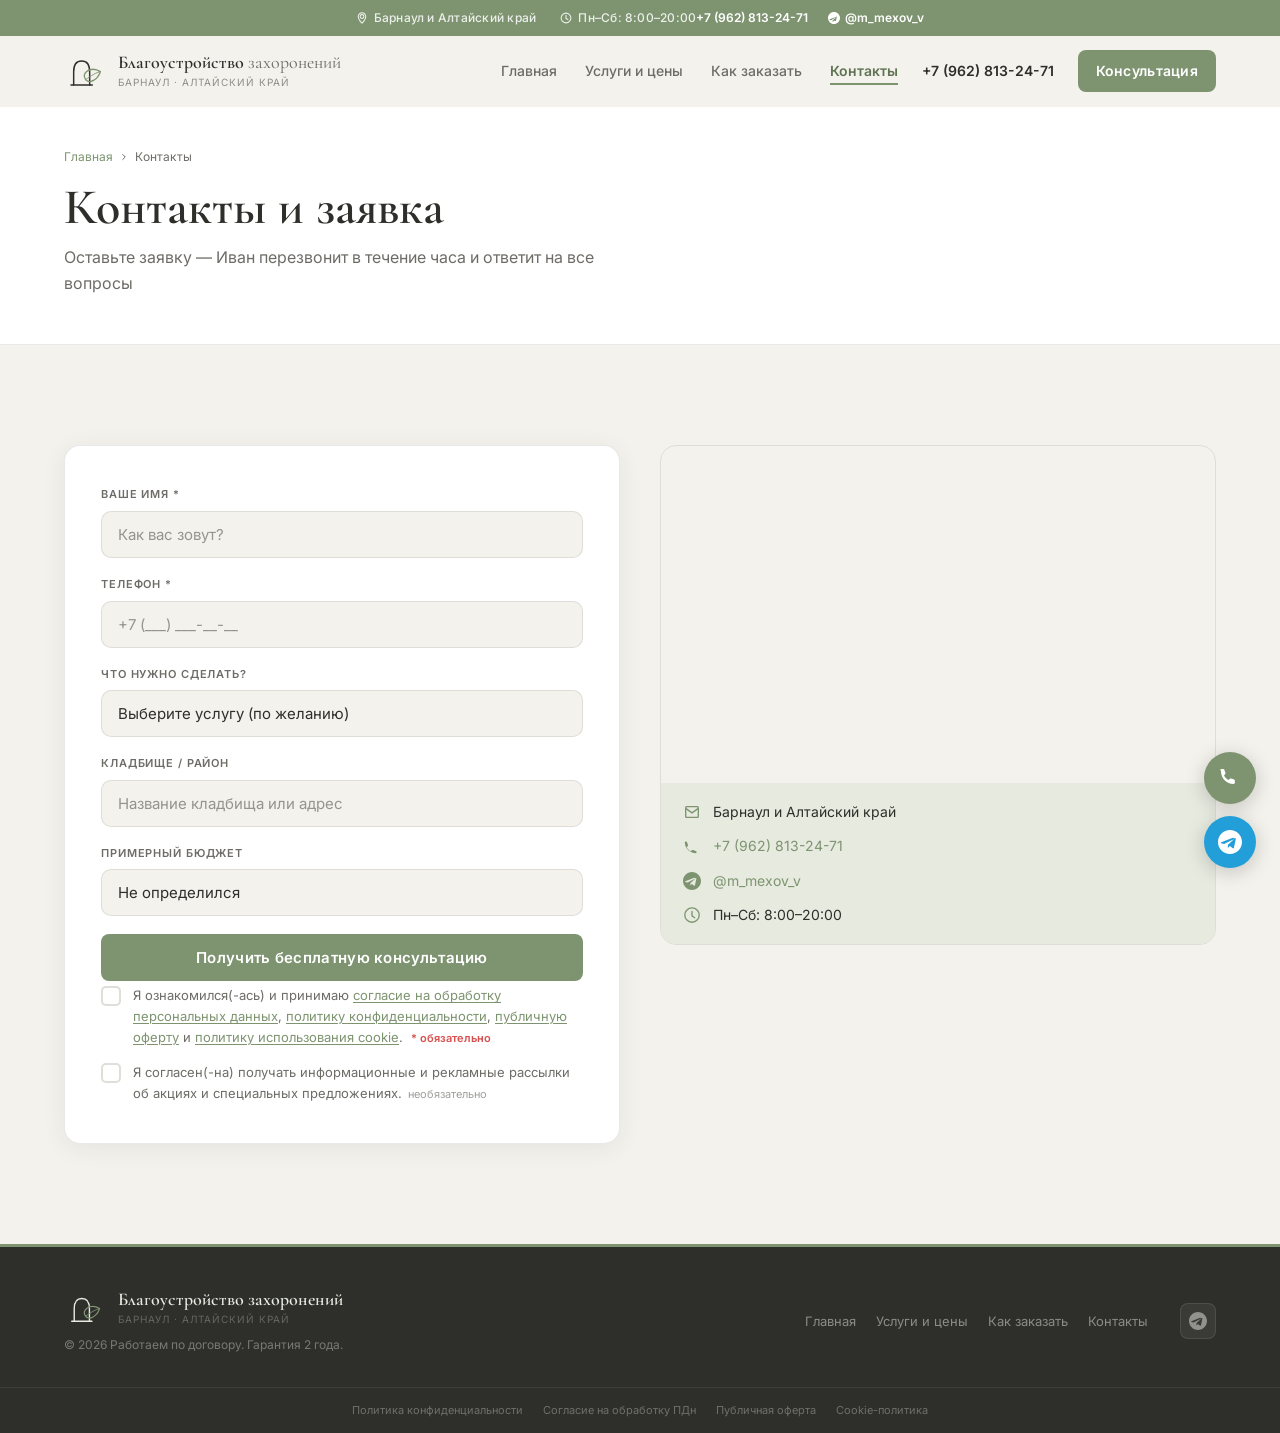
==== commit c151adfc: "Add consent checkboxes to contact form: PD required, marketing optional" ====
--- a/contacts.html
+++ b/contacts.html
@@ -121,7 +121,25 @@
             </select>
           </div>
           <button type="submit" class="btn btn--accent btn--full">Получить бесплатную консультацию</button>
-          <p class="form__agree">Нажимая кнопку, вы соглашаетесь с <a href="privacy-consent.html" target="_blank">политикой конфиденциальности</a></p>
+
+          <div class="form__checks">
+            <label class="form__check form__check--required">
+              <input type="checkbox" name="agree_pd" id="agree_pd">
+              <span class="form__check-box"></span>
+              <span class="form__check-text">Я ознакомился(-ась) и принимаю
+                <a href="privacy-consent.html" target="_blank">согласие на обработку персональных данных</a>,
+                <a href="privacy-policy.html" target="_blank">политику конфиденциальности</a>,
+                <a href="public-offer.html" target="_blank">публичную оферту</a>
+                и <a href="cookie-policy.html" target="_blank">политику использования cookie</a>.
+                <span class="form__check-req">*&nbsp;обязательно</span>
+              </span>
+            </label>
+            <label class="form__check">
+              <input type="checkbox" name="agree_marketing" id="agree_marketing">
+              <span class="form__check-box"></span>
+              <span class="form__check-text">Я согласен(-на) получать информационные и рекламные рассылки об акциях и специальных предложениях. <span class="form__check-opt">необязательно</span></span>
+            </label>
+          </div>
         </form>
       </div>
       <div class="map-wrap">
--- a/styles.css
+++ b/styles.css
@@ -557,6 +557,36 @@
 .legal-content strong { color: var(--text); }
 .legal-content a { color: var(--accent); text-decoration: underline; }
 
+/* ===== FORM CHECKBOXES ===== */
+.form__checks { display: flex; flex-direction: column; gap: 14px; margin-top: 4px; }
+.form__check { display: flex; align-items: flex-start; gap: 12px; cursor: pointer; user-select: none; }
+.form__check input[type="checkbox"] { position: absolute; opacity: 0; width: 0; height: 0; pointer-events: none; }
+.form__check-box {
+  width: 20px; height: 20px; min-width: 20px;
+  border: 2px solid var(--border);
+  border-radius: 5px;
+  margin-top: 1px;
+  transition: border-color var(--transition), background var(--transition), box-shadow var(--transition);
+  display: flex; align-items: center; justify-content: center;
+  background: var(--surface);
+}
+.form__check:hover .form__check-box { border-color: var(--accent); }
+.form__check input:checked ~ .form__check-box { background: var(--accent); border-color: var(--accent); }
+.form__check input:checked ~ .form__check-box::after {
+  content: '';
+  display: block;
+  width: 5px; height: 9px;
+  border: 2px solid #fff;
+  border-top: none; border-left: none;
+  transform: rotate(45deg) translateY(-1px);
+}
+.form__check-box--error { border-color: #d94f4f !important; box-shadow: 0 0 0 3px rgba(217,79,79,.15); }
+.form__check-text { font-size: 13px; color: var(--muted); line-height: 1.6; }
+.form__check-text a { color: var(--accent); text-decoration: underline; text-underline-offset: 2px; transition: opacity var(--transition); }
+.form__check-text a:hover { opacity: .75; }
+.form__check-req { display: inline-block; font-size: 11px; font-weight: 600; color: #d94f4f; margin-left: 4px; }
+.form__check-opt { display: inline-block; font-size: 11px; color: var(--muted); opacity: .65; margin-left: 2px; }
+
 /* ===== ACTIVE NAV LINK ===== */
 .nav a.active { color: var(--accent-dark); font-weight: 600; }
 .nav a.active::after { transform: scaleX(1); }
